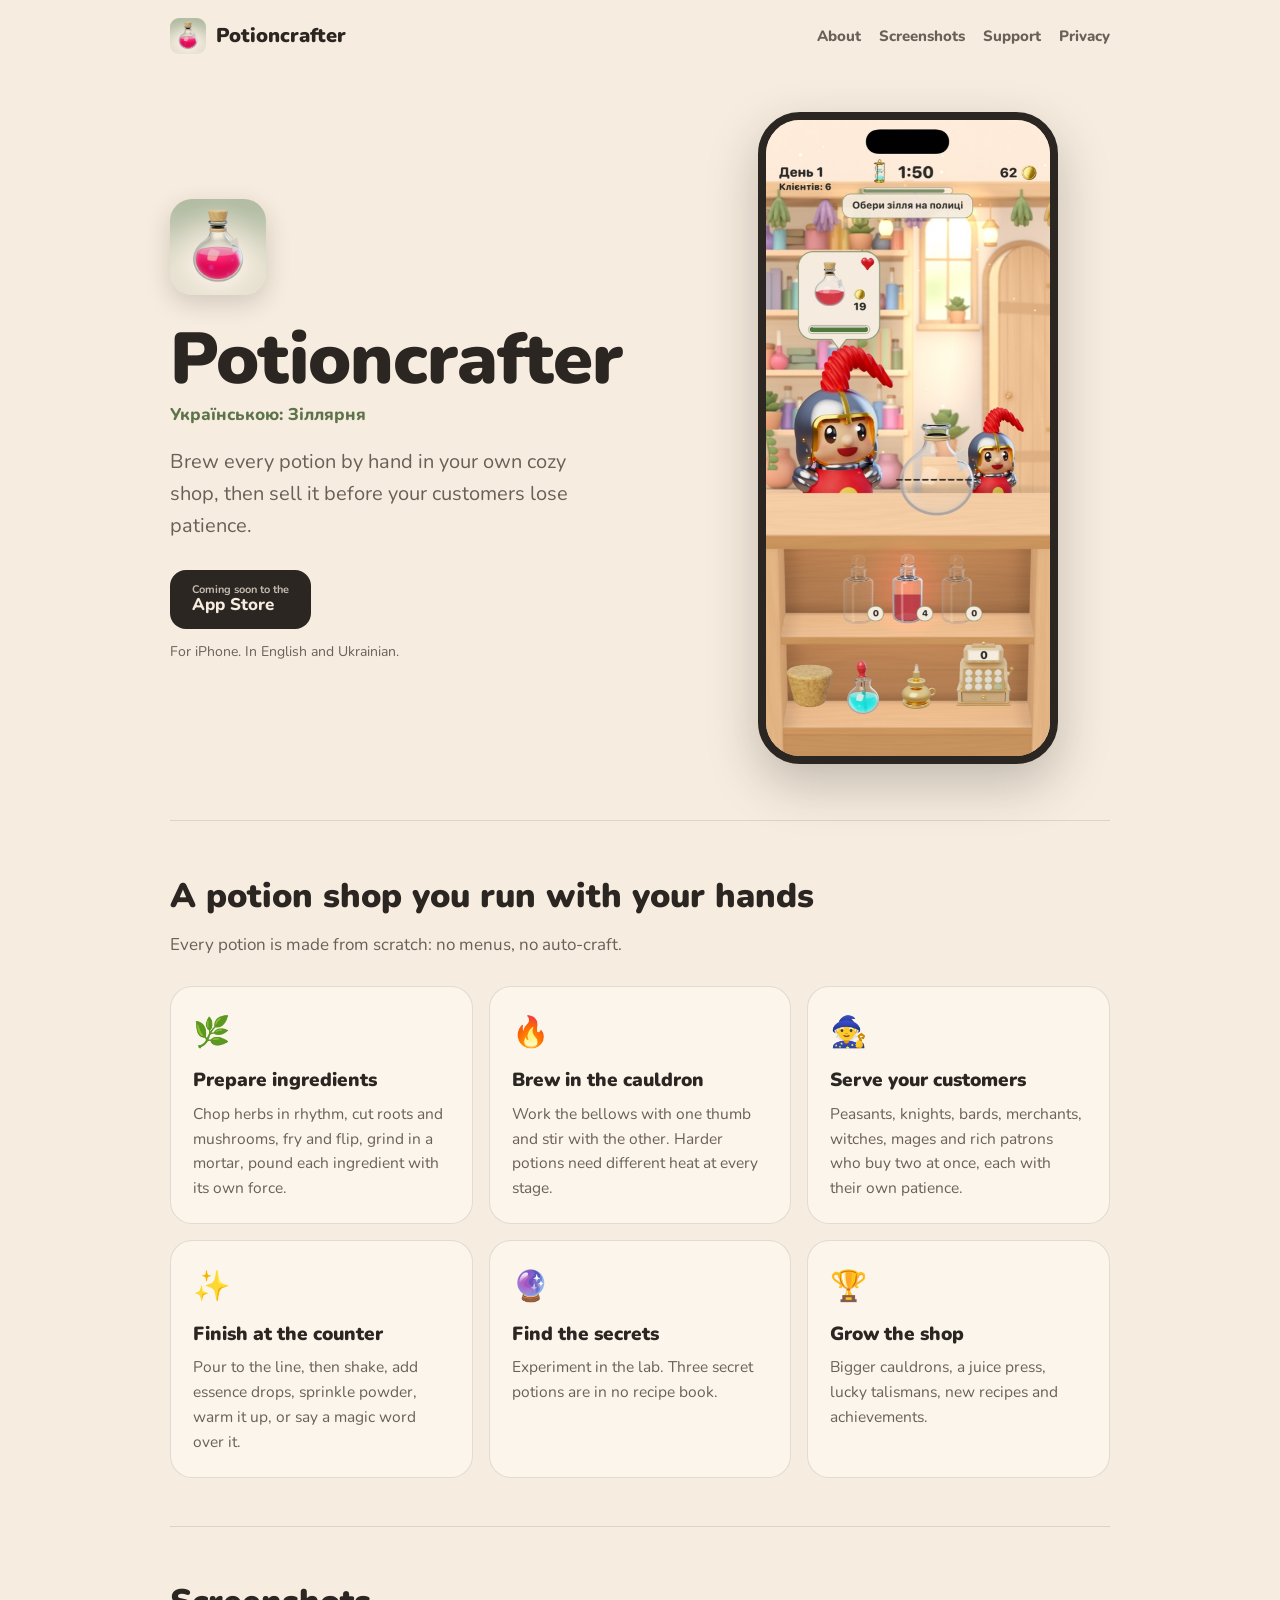
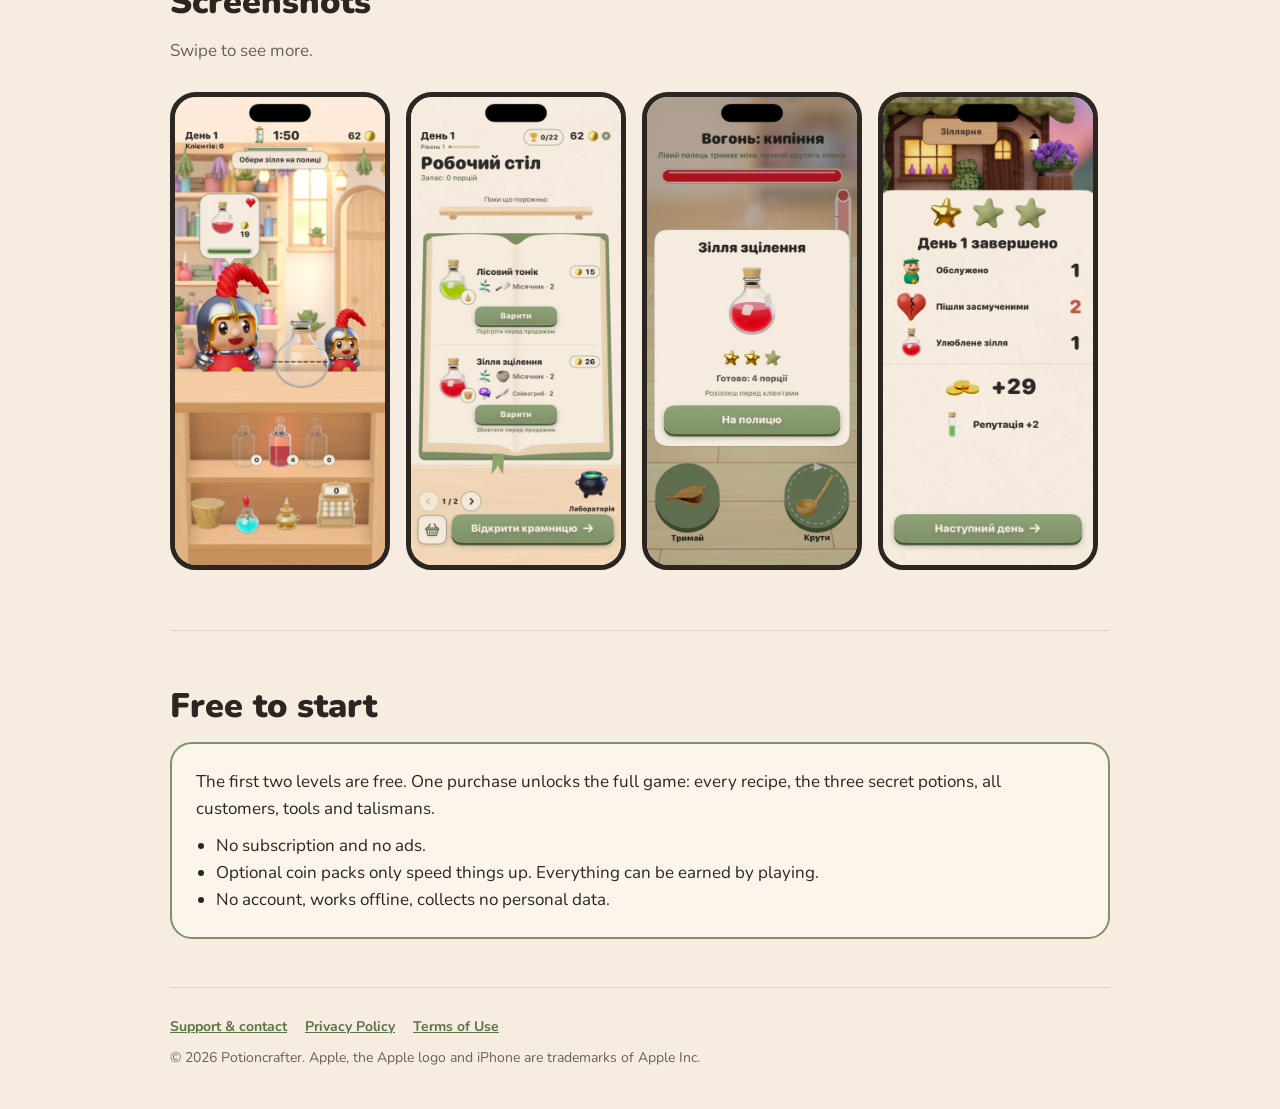
==== index.html @ 2d7c19d8 "Add files via upload" ====
<!doctype html>
<html lang="en">
<head>
  <meta charset="utf-8">
  <meta name="viewport" content="width=device-width, initial-scale=1">
  <title>Potioncrafter: a cozy potion shop for iPhone</title>
  <meta name="description" content="Prepare ingredients by hand, brew in a cauldron and sell potions to knights, witches and rich patrons. A cozy potion-shop game for iPhone.">
  <link rel="icon" href="img/icon.png">
  <link rel="apple-touch-icon" href="img/icon.png">
  <meta property="og:title" content="Potioncrafter">
  <meta property="og:description" content="A cozy potion-shop game for iPhone.">
  <meta property="og:image" content="img/icon.png">
  <link rel="preconnect" href="https://fonts.googleapis.com">
  <link rel="preconnect" href="https://fonts.gstatic.com" crossorigin>
  <link href="https://fonts.googleapis.com/css2?family=Nunito:wght@400;700;800;900&display=swap" rel="stylesheet">
  <link rel="stylesheet" href="style.css">
</head>
<body>
  <div class="wrap">
    <header class="top">
      <a class="brand" href="./"><img src="img/icon.png" alt="">Potioncrafter</a>
      <nav>
        <a class="hide-sm" href="#about">About</a>
        <a class="hide-sm" href="#screenshots">Screenshots</a>
        <a href="support.html">Support</a>
        <a href="privacy.html">Privacy</a>
      </nav>
    </header>

    <div class="hero">
      <div>
        <img class="icon" src="img/icon.png" alt="Potioncrafter app icon">
        <h1>Potioncrafter</h1>
        <p class="uk">Українською: Зіллярня</p>
        <p class="lead">Brew every potion by hand in your own cozy shop, then sell it before your customers lose patience.</p>
        <span class="badge" aria-label="Coming soon to the App Store">
          <span><small>Coming soon to the</small>App Store</span>
        </span>
        <p class="note">For iPhone. In English and Ukrainian.</p>
      </div>
      <div class="phone"><img src="img/shop-counter.jpg" alt="A knight waits at the counter for a healing potion"></div>
    </div>

    <section id="about">
      <h2>A potion shop you run with your hands</h2>
      <p class="sub">Every potion is made from scratch: no menus, no auto-craft.</p>
      <div class="features">
        <div class="feature">
          <div class="emoji" aria-hidden="true">🌿</div>
          <h3>Prepare ingredients</h3>
          <p>Chop herbs in rhythm, cut roots and mushrooms, fry and flip, grind in a mortar, pound each ingredient with its own force.</p>
        </div>
        <div class="feature">
          <div class="emoji" aria-hidden="true">🔥</div>
          <h3>Brew in the cauldron</h3>
          <p>Work the bellows with one thumb and stir with the other. Harder potions need different heat at every stage.</p>
        </div>
        <div class="feature">
          <div class="emoji" aria-hidden="true">🧙</div>
          <h3>Serve your customers</h3>
          <p>Peasants, knights, bards, merchants, witches, mages and rich patrons who buy two at once, each with their own patience.</p>
        </div>
        <div class="feature">
          <div class="emoji" aria-hidden="true">✨</div>
          <h3>Finish at the counter</h3>
          <p>Pour to the line, then shake, add essence drops, sprinkle powder, warm it up, or say a magic word over it.</p>
        </div>
        <div class="feature">
          <div class="emoji" aria-hidden="true">🔮</div>
          <h3>Find the secrets</h3>
          <p>Experiment in the lab. Three secret potions are in no recipe book.</p>
        </div>
        <div class="feature">
          <div class="emoji" aria-hidden="true">🏆</div>
          <h3>Grow the shop</h3>
          <p>Bigger cauldrons, a juice press, lucky talismans, new recipes and achievements.</p>
        </div>
      </div>
    </section>

    <section id="screenshots">
      <h2>Screenshots</h2>
      <p class="sub">Swipe to see more.</p>
      <div class="shots">
        <img src="img/shop-counter.jpg" alt="Selling a potion at the counter" loading="lazy">
        <img src="img/workbench.jpg" alt="The workbench and recipe book" loading="lazy">
        <img src="img/potion-ready.jpg" alt="A finished healing potion" loading="lazy">
        <img src="img/day-summary.jpg" alt="End-of-day summary" loading="lazy">
        <img src="img/coin-shop.jpg" alt="The coin shop and the full version" loading="lazy">
      </div>
    </section>

    <section>
      <h2>Free to start</h2>
      <div class="price">
        <p style="margin:0">The first two levels are free. One purchase unlocks the full game: every recipe, the three secret potions, all customers, tools and talismans.</p>
        <ul>
          <li>No subscription and no ads.</li>
          <li>Optional coin packs only speed things up. Everything can be earned by playing.</li>
          <li>No account, works offline, collects no personal data.</li>
        </ul>
      </div>
    </section>

    <footer>
      <div class="links">
        <a href="support.html">Support &amp; contact</a>
        <a href="privacy.html">Privacy Policy</a>
        <a href="terms.html">Terms of Use</a>
      </div>
      © 2026 Potioncrafter. Apple, the Apple logo and iPhone are trademarks of Apple Inc.
    </footer>
  </div>
</body>
</html>
---- style.css ----
:root {
  --paper: #f6ecdf;
  --card: #fbf5ec;
  --well: #efe2cf;
  --ink: #2b2622;
  --ink-soft: #6b6058;
  --sage: #7e9466;
  --sage-dark: #5d7349;
  --amber: #e0a33a;
  --line: rgba(43, 38, 34, 0.12);
  --radius: 22px;
}

* { box-sizing: border-box; }

html { -webkit-text-size-adjust: 100%; }

body {
  margin: 0;
  background: var(--paper);
  color: var(--ink);
  font: 400 17px/1.6 "Nunito", system-ui, -apple-system, sans-serif;
}

a { color: var(--sage-dark); font-weight: 700; }
a:hover { color: var(--ink); }

.wrap { max-width: 980px; margin: 0 auto; padding: 0 20px; }

/* Top bar */
.top {
  display: flex; align-items: center; justify-content: space-between;
  padding: 18px 0;
}
.brand { display: flex; align-items: center; gap: 10px; text-decoration: none; color: var(--ink); font-weight: 900; font-size: 20px; }
.brand img { width: 36px; height: 36px; border-radius: 9px; }
.top nav { display: flex; gap: 18px; flex-wrap: wrap; }
.top nav a { text-decoration: none; color: var(--ink-soft); font-weight: 800; font-size: 15px; }
.top nav a:hover { color: var(--ink); }

/* Hero */
.hero { display: grid; grid-template-columns: 1.1fr 0.9fr; gap: 40px; align-items: center; padding: 40px 0 56px; }
.hero h1 { font-size: clamp(44px, 7vw, 72px); line-height: 1; margin: 0 0 6px; font-weight: 900; letter-spacing: -1px; }
.hero .uk { color: var(--sage-dark); font-weight: 800; margin: 0 0 18px; }
.hero p.lead { font-size: 20px; color: var(--ink-soft); margin: 0 0 28px; max-width: 34ch; }
.hero .icon { width: 96px; height: 96px; border-radius: 22px; box-shadow: 0 8px 24px rgba(43, 38, 34, 0.18); margin-bottom: 20px; }
.badge {
  display: inline-flex; align-items: center; gap: 10px;
  background: var(--ink); color: var(--paper); text-decoration: none;
  padding: 14px 22px; border-radius: 16px; font-weight: 800;
}
.badge small { display: block; font-size: 11px; font-weight: 700; opacity: 0.75; line-height: 1.1; }
.badge span { line-height: 1.1; }
.note { color: var(--ink-soft); font-size: 14px; margin-top: 12px; }
.phone {
  justify-self: center; width: min(300px, 80vw); aspect-ratio: 1320 / 2868;
  border-radius: 42px; overflow: hidden; border: 8px solid var(--ink);
  box-shadow: 0 20px 50px rgba(43, 38, 34, 0.25); background: var(--well);
}
.phone img { width: 100%; height: 100%; object-fit: cover; display: block; }

/* Sections */
section { padding: 48px 0; border-top: 1px solid var(--line); }
section h2 { font-size: 34px; font-weight: 900; margin: 0 0 8px; }
section .sub { color: var(--ink-soft); margin: 0 0 28px; }

.features { display: grid; grid-template-columns: repeat(3, 1fr); gap: 16px; }
.feature { background: var(--card); border: 1px solid var(--line); border-radius: var(--radius); padding: 22px; }
.feature .emoji { font-size: 30px; }
.feature h3 { margin: 8px 0 6px; font-size: 19px; font-weight: 900; }
.feature p { margin: 0; color: var(--ink-soft); font-size: 15.5px; }

.shots { display: flex; gap: 16px; overflow-x: auto; padding-bottom: 12px; scroll-snap-type: x mandatory; }
.shots img {
  flex: 0 0 auto; width: 220px; aspect-ratio: 1320 / 2868; object-fit: cover;
  border-radius: 26px; border: 5px solid var(--ink); scroll-snap-align: start; background: var(--well);
}

.price { background: var(--card); border: 2px solid var(--sage); border-radius: var(--radius); padding: 24px; }
.price ul { margin: 10px 0 0; padding-left: 20px; }

/* Text pages */
.doc { max-width: 720px; padding: 24px 0 60px; }
.doc h1 { font-size: 42px; font-weight: 900; margin: 10px 0 4px; }
.doc .date { color: var(--ink-soft); margin: 0 0 28px; }
.doc h2 { font-size: 22px; font-weight: 900; margin: 32px 0 6px; }
.doc p, .doc li { color: var(--ink); }
.doc details { margin-top: 40px; background: var(--card); border: 1px solid var(--line); border-radius: var(--radius); padding: 16px 20px; }
.doc summary { cursor: pointer; font-weight: 900; }
.mail {
  display: inline-block; background: var(--sage); color: #fff; text-decoration: none;
  padding: 14px 22px; border-radius: 16px; font-weight: 900; font-size: 18px; margin: 8px 0 18px;
}
.mail:hover { background: var(--sage-dark); color: #fff; }

footer { border-top: 1px solid var(--line); padding: 28px 0 40px; color: var(--ink-soft); font-size: 14px; }
footer .links { display: flex; gap: 18px; flex-wrap: wrap; margin-bottom: 8px; }

@media (max-width: 760px) {
  .hero { grid-template-columns: 1fr; padding-top: 16px; text-align: left; }
  .phone { width: min(260px, 70vw); }
  .features { grid-template-columns: 1fr; }
  .top nav { gap: 12px; }
  .top nav a.hide-sm { display: none; }
}
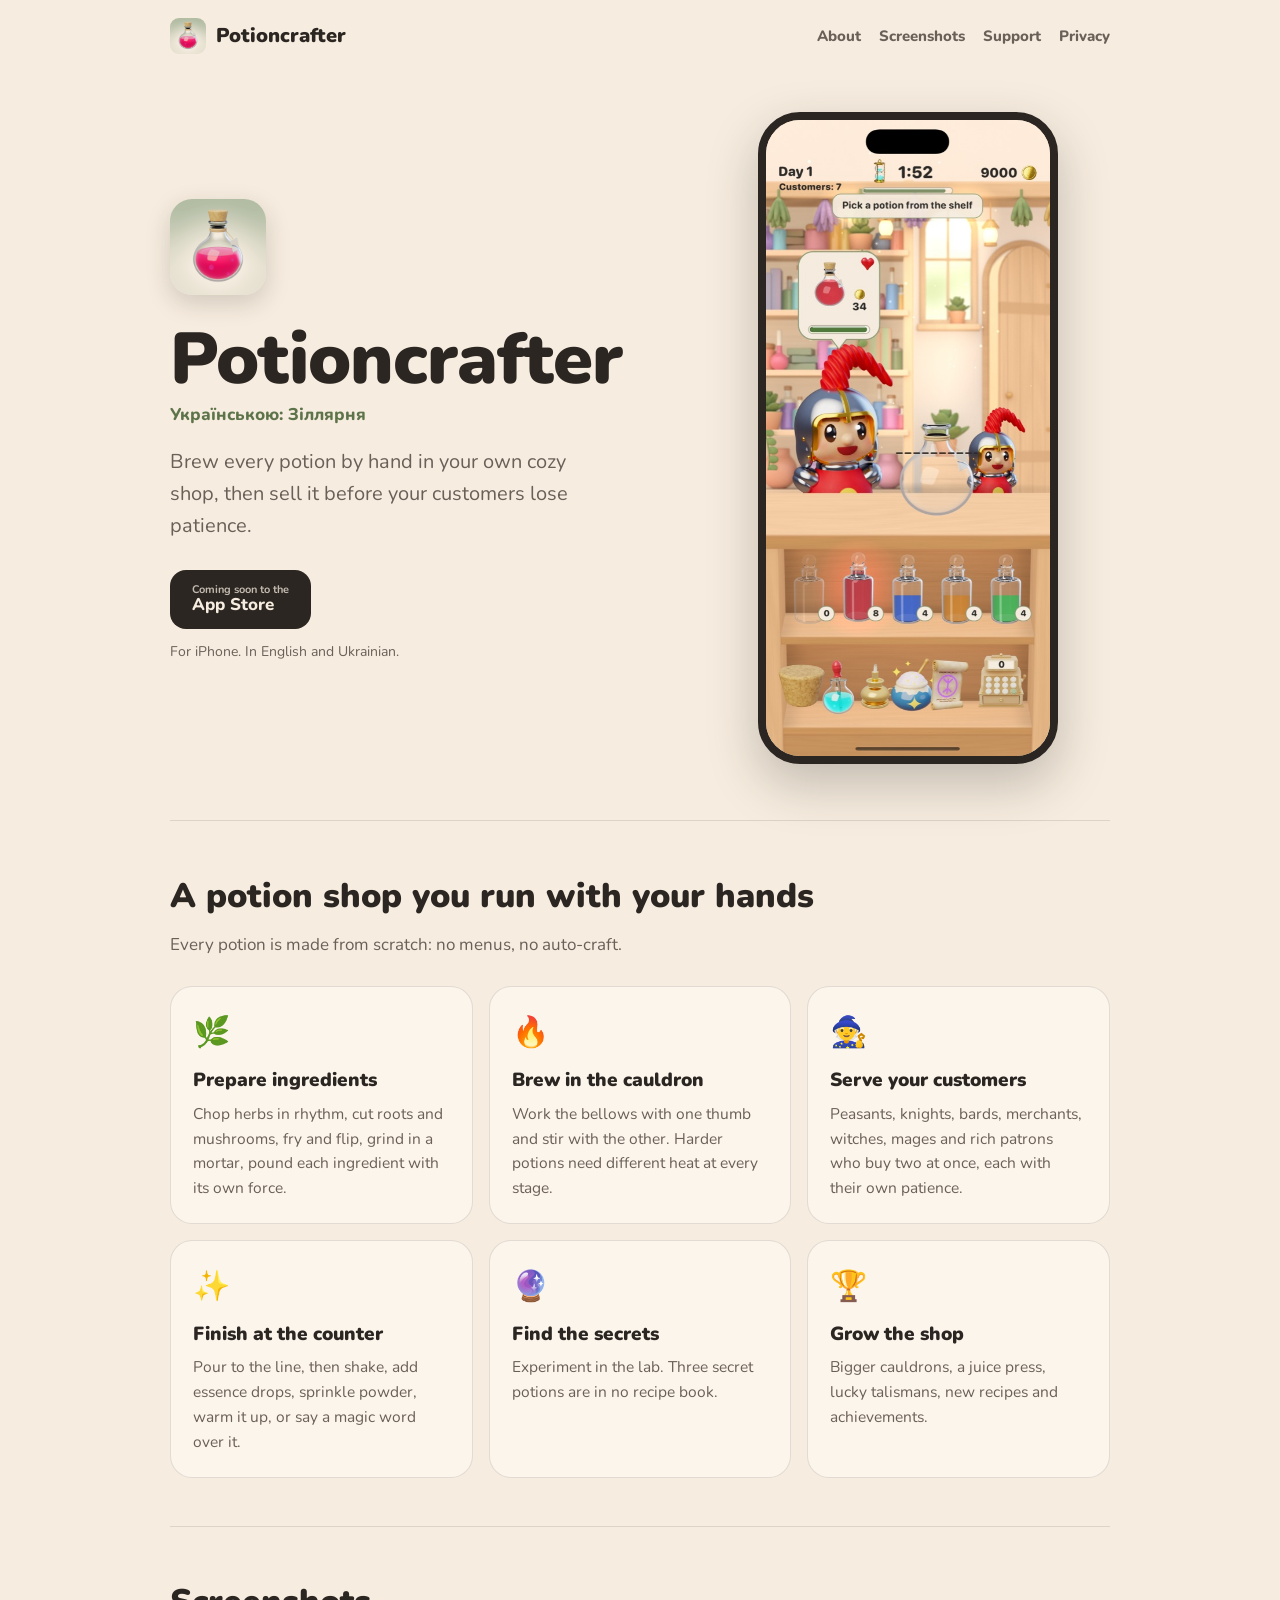
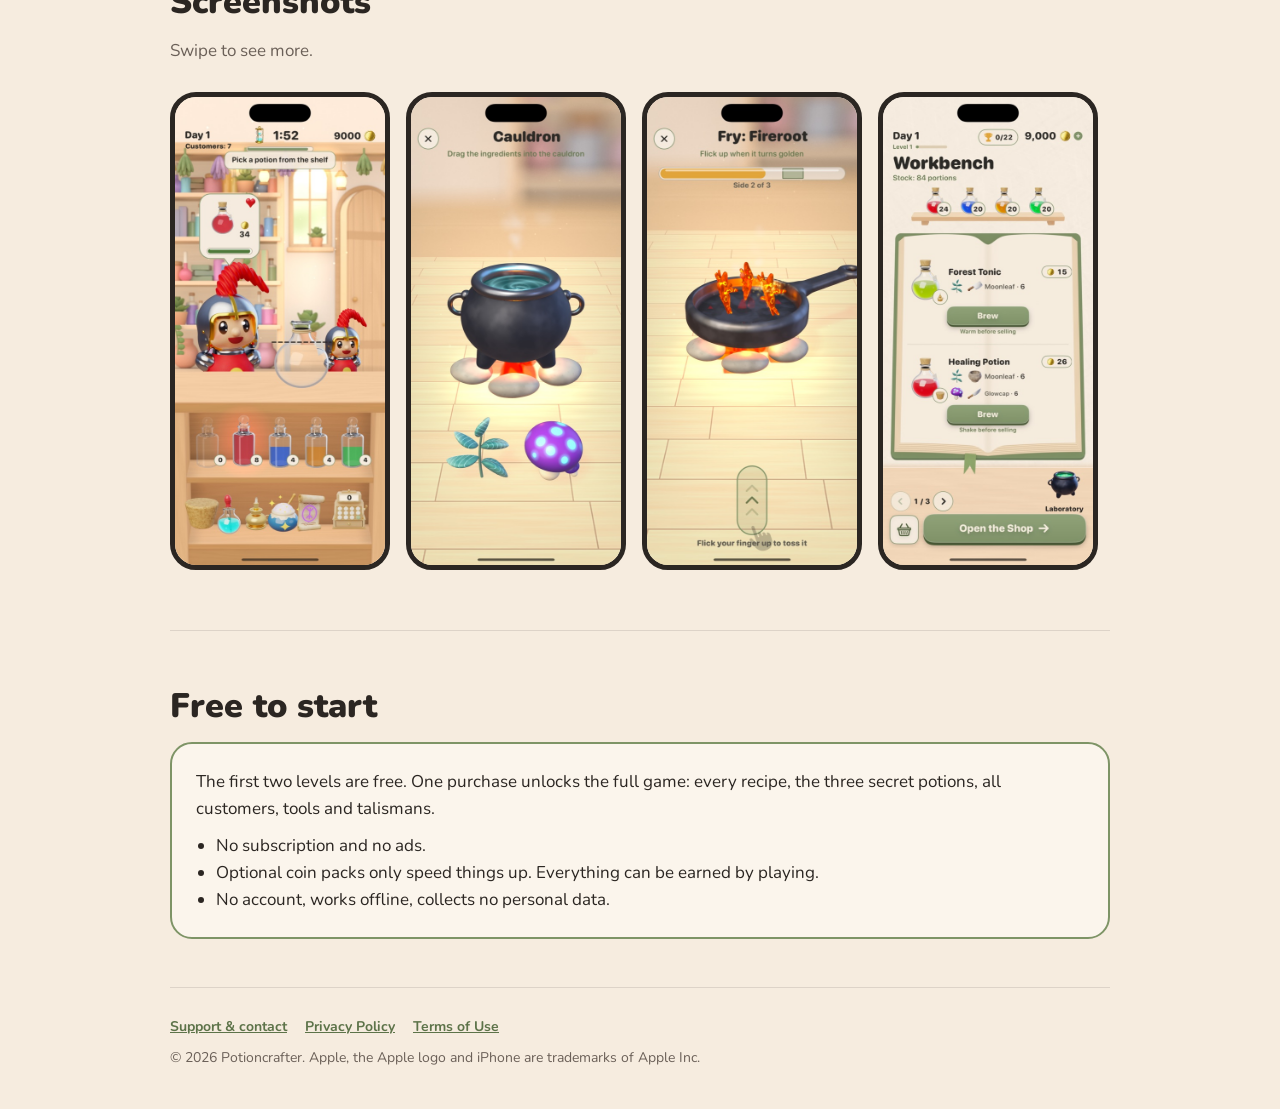
==== commit 8b8d33ac: "Site: English screenshots, privacy notes no analytics Replace the Ukrainian screenshots with English" ====
--- a/index.html
+++ b/index.html
@@ -82,11 +82,11 @@
       <h2>Screenshots</h2>
       <p class="sub">Swipe to see more.</p>
       <div class="shots">
-        <img src="img/shop-counter.jpg" alt="Selling a potion at the counter" loading="lazy">
+        <img src="img/shop-counter.jpg" alt="A knight waits at the counter for a healing potion" loading="lazy">
+        <img src="img/cauldron.jpg" alt="Dragging ingredients into the cauldron" loading="lazy">
+        <img src="img/pan.jpg" alt="Frying fireroot in a pan" loading="lazy">
         <img src="img/workbench.jpg" alt="The workbench and recipe book" loading="lazy">
-        <img src="img/potion-ready.jpg" alt="A finished healing potion" loading="lazy">
-        <img src="img/day-summary.jpg" alt="End-of-day summary" loading="lazy">
-        <img src="img/coin-shop.jpg" alt="The coin shop and the full version" loading="lazy">
+        <img src="img/mortar.jpg" alt="Grinding moonleaf in a mortar" loading="lazy">
       </div>
     </section>
 
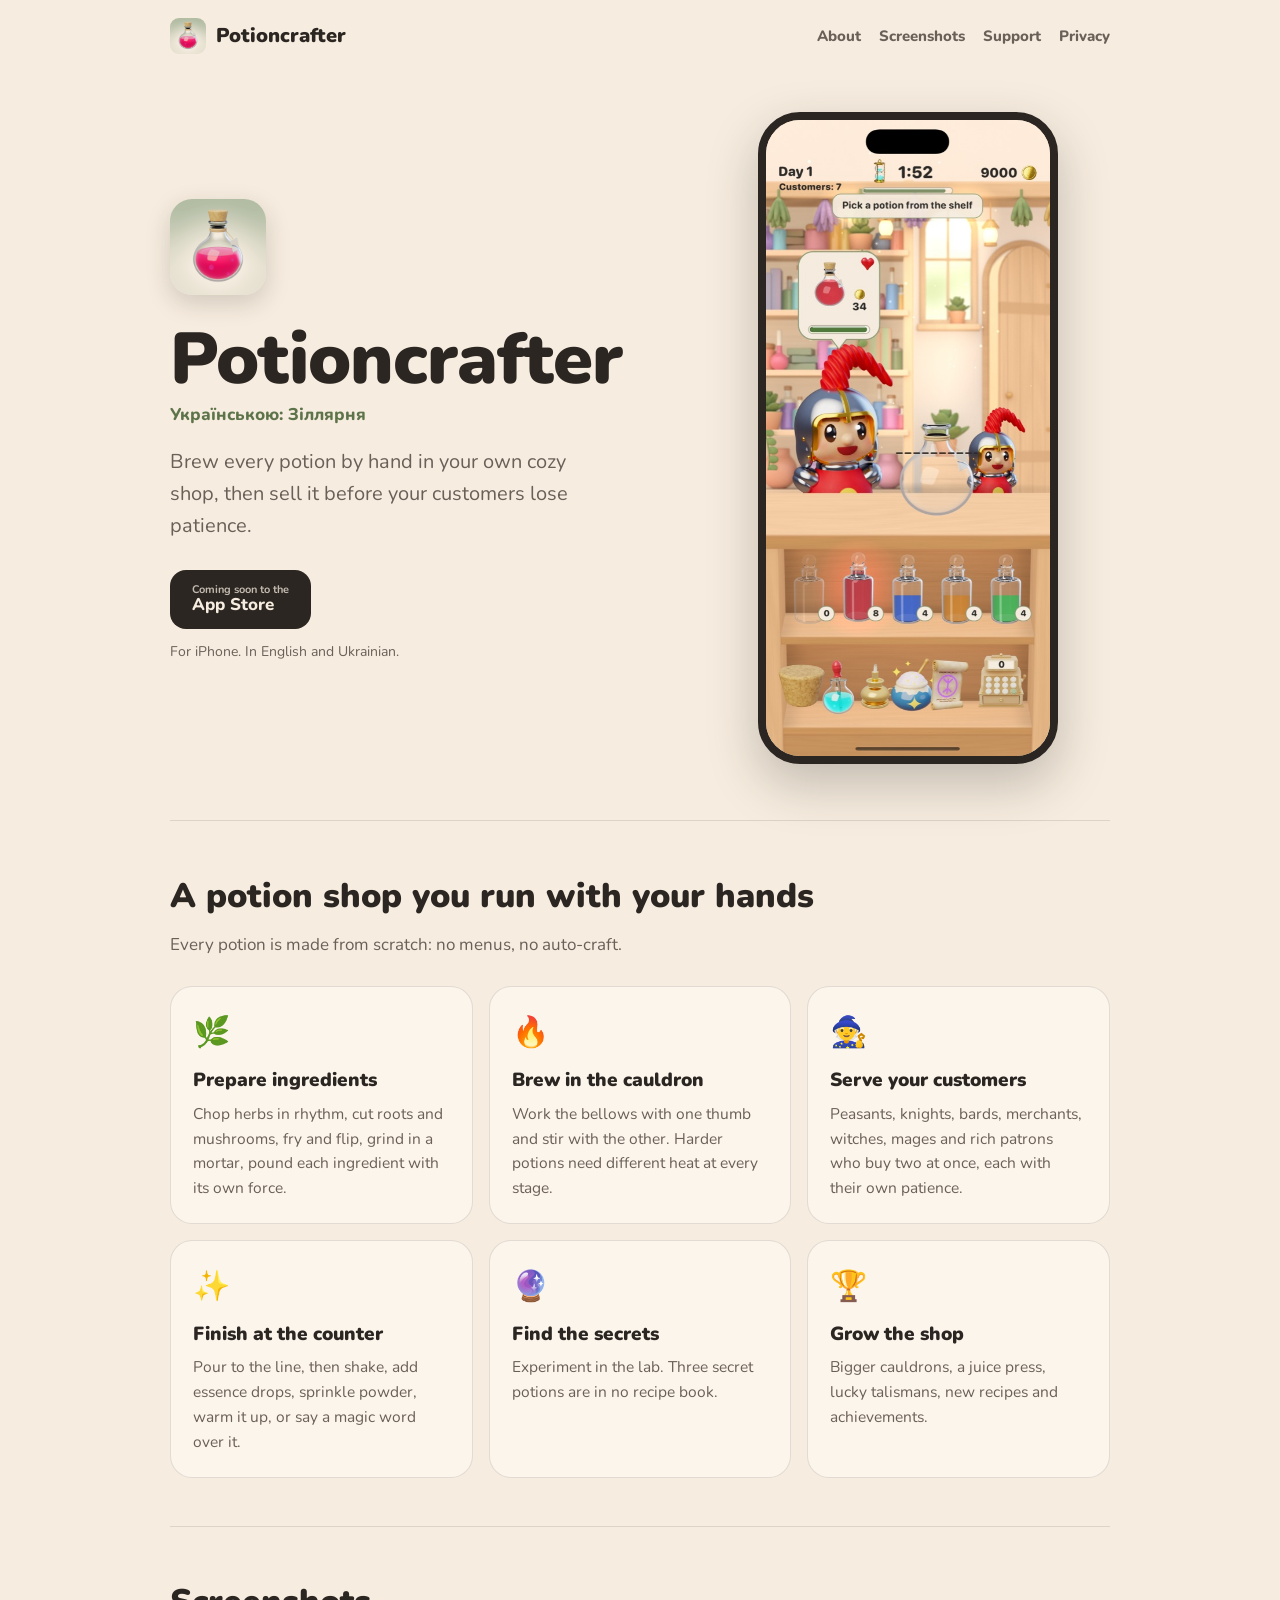
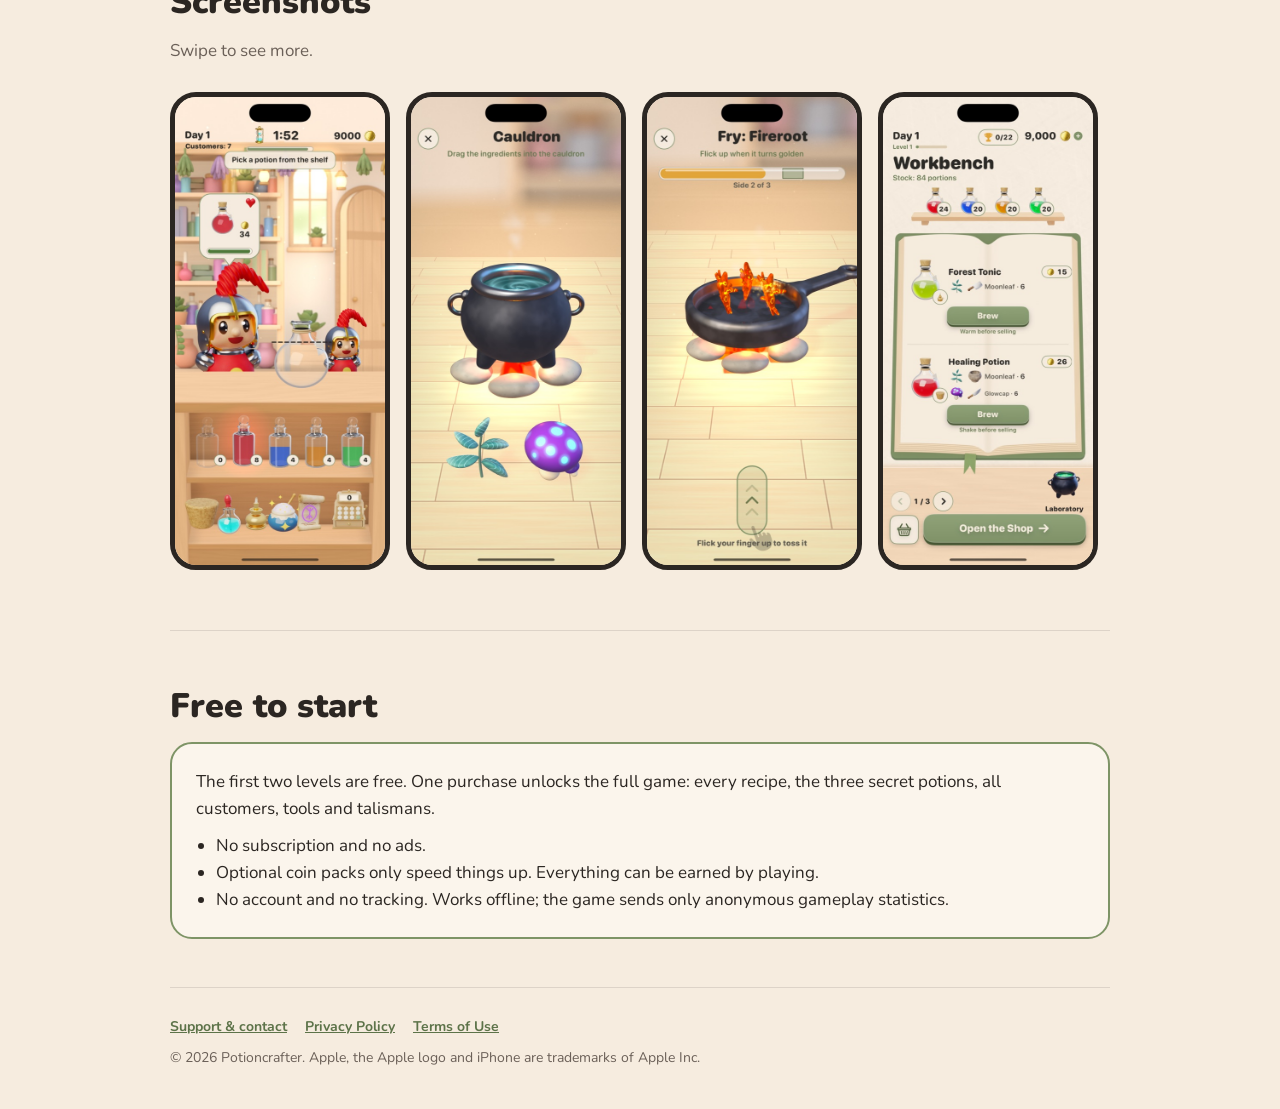
==== commit 82fcd71a: "Privacy policy: anonymous gameplay statistics (Firebase Analytics) Co-Authored-By: Claude Opus 5.5 <" ====
--- a/index.html
+++ b/index.html
@@ -97,7 +97,7 @@
         <ul>
           <li>No subscription and no ads.</li>
           <li>Optional coin packs only speed things up. Everything can be earned by playing.</li>
-          <li>No account, works offline, collects no personal data.</li>
+          <li>No account and no tracking. Works offline; the game sends only anonymous gameplay statistics.</li>
         </ul>
       </div>
     </section>
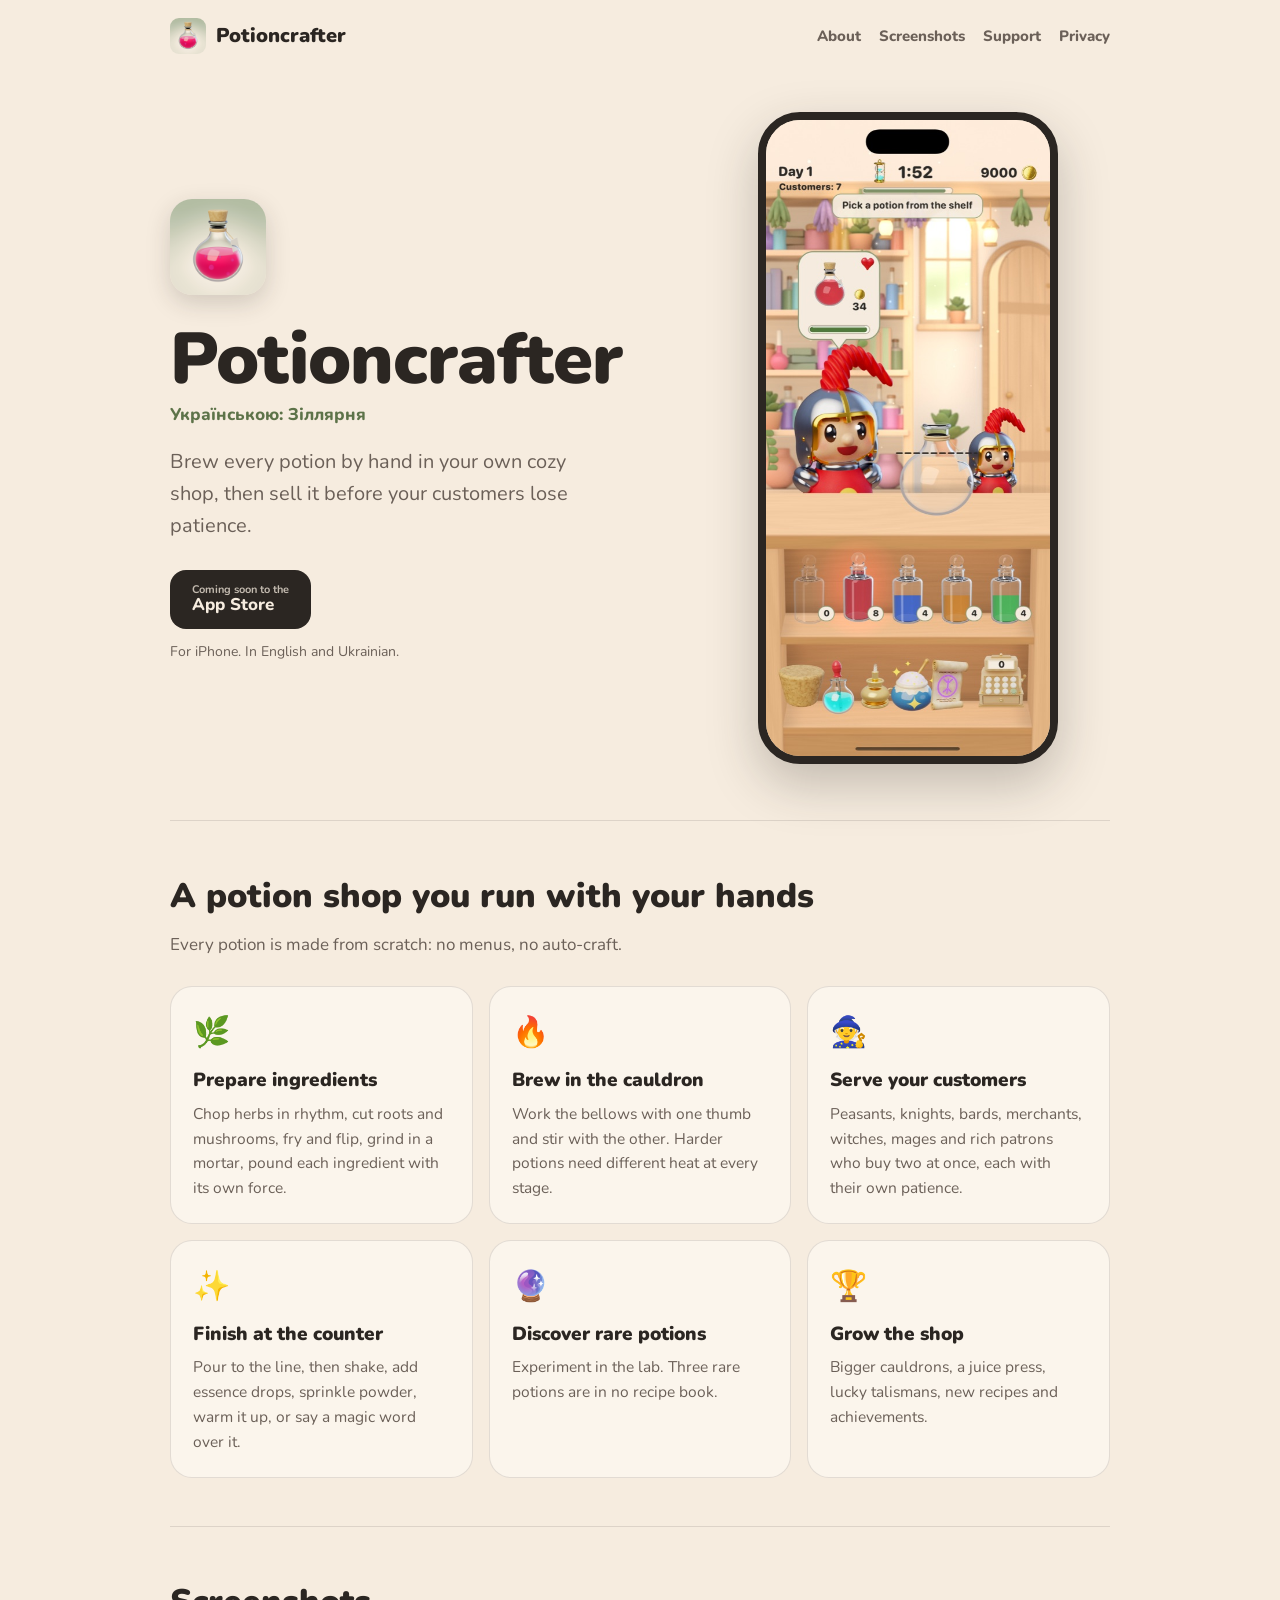
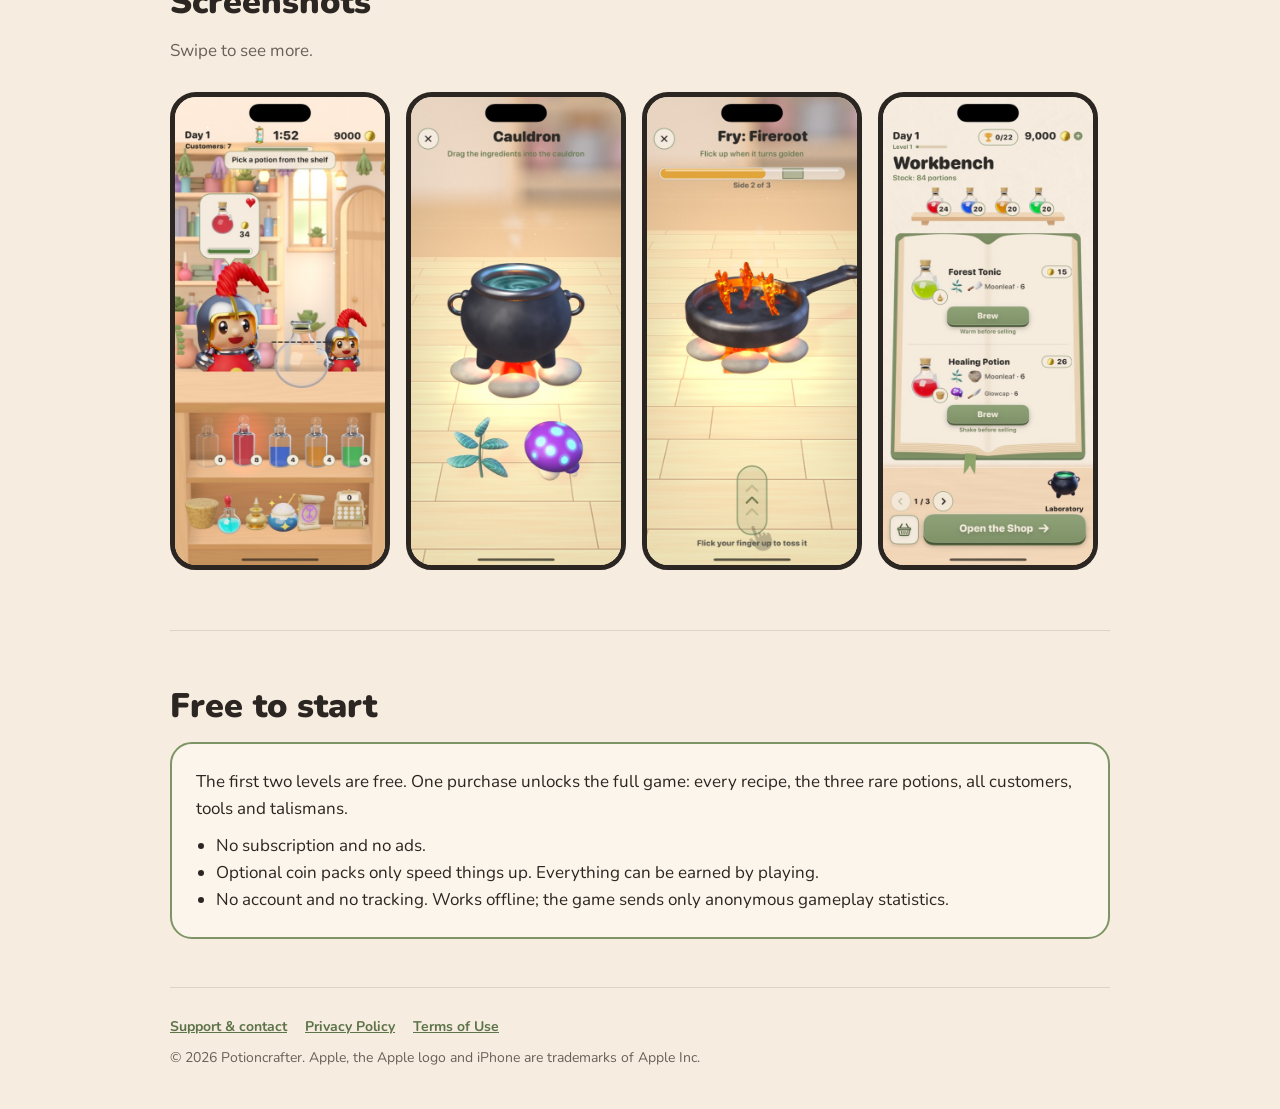
==== commit c4add19a: "Landing page: rare potions wording Co-Authored-By: Claude Opus 5.5 <noreply@anthropic.com>" ====
--- a/index.html
+++ b/index.html
@@ -67,8 +67,8 @@
         </div>
         <div class="feature">
           <div class="emoji" aria-hidden="true">🔮</div>
-          <h3>Find the secrets</h3>
-          <p>Experiment in the lab. Three secret potions are in no recipe book.</p>
+          <h3>Discover rare potions</h3>
+          <p>Experiment in the lab. Three rare potions are in no recipe book.</p>
         </div>
         <div class="feature">
           <div class="emoji" aria-hidden="true">🏆</div>
@@ -93,7 +93,7 @@
     <section>
       <h2>Free to start</h2>
       <div class="price">
-        <p style="margin:0">The first two levels are free. One purchase unlocks the full game: every recipe, the three secret potions, all customers, tools and talismans.</p>
+        <p style="margin:0">The first two levels are free. One purchase unlocks the full game: every recipe, the three rare potions, all customers, tools and talismans.</p>
         <ul>
           <li>No subscription and no ads.</li>
           <li>Optional coin packs only speed things up. Everything can be earned by playing.</li>
